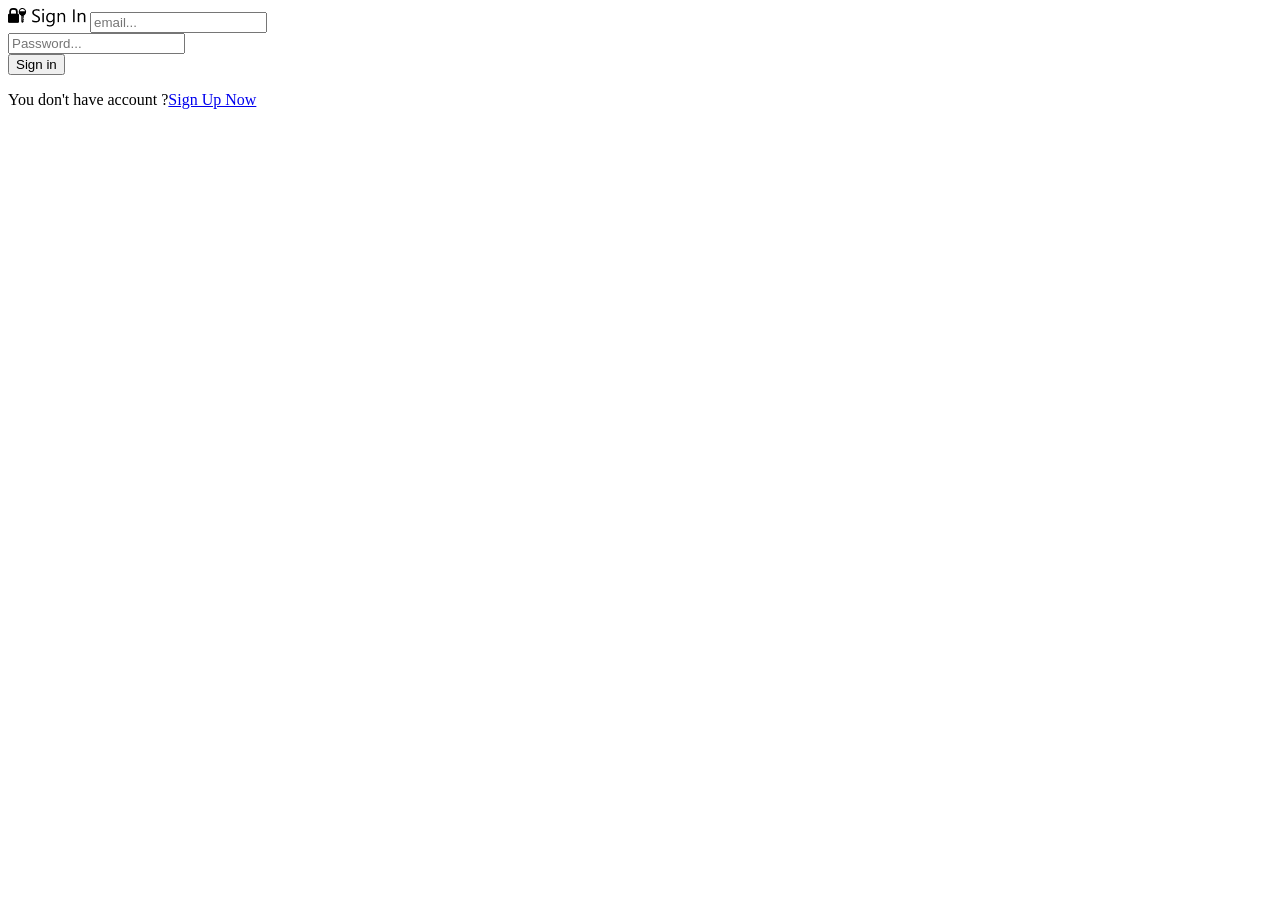
==== project-NguyenQuyDung/index.html @ a1ae0519 "Add files via upload" ====
<!DOCTYPE html>
<html lang="en">
<head>
    <meta charset="UTF-8">
    <meta name="viewport" content="width=device-width, initial-scale=1.0">
    <title>Hệ thống quẩn lý tài chính cá nhân - Đăng nhập</title>
    <link rel="stylesheet" href="/STRUCTURE_FINANCE/css/login.css">
</head>
<body>
    <div class="signInPage">
        <img src="./STRUCTURE_FINANCE/assets/icons/Heading 2 → 🔐 Đăng nhập.png" alt="">
        <input type="email" placeholder="email..."> <br>
        <input type="password" id="inputPass" placeholder="Password..."> <br>
        <button type="submit">Sign in</button>
        <p>You don't have account ?<a href="./STRUCTURE_FINANCE/pages/register.html">Sign Up Now</a></p>
    </div>
</body>
</html>
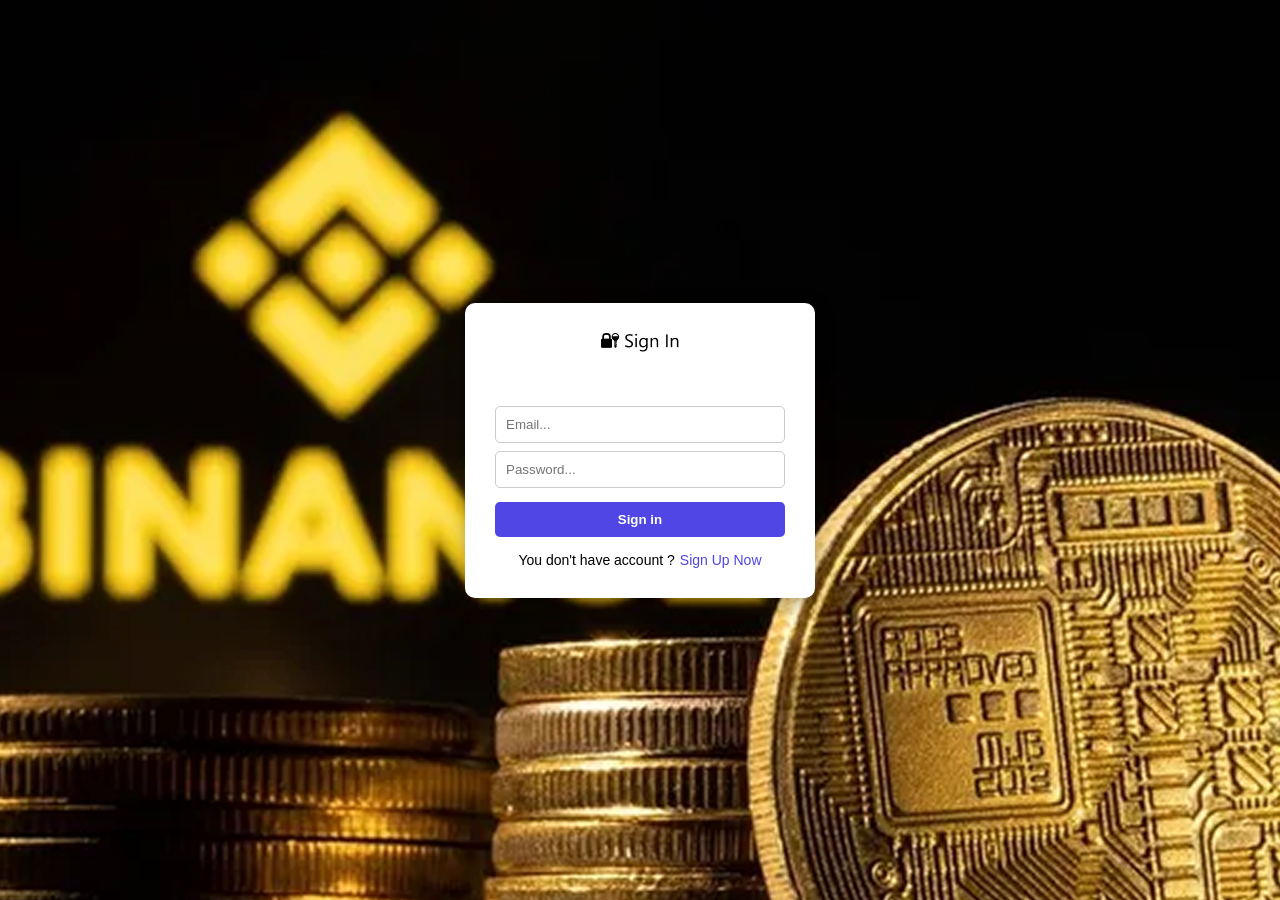
==== commit cc4f0801: "Add files via upload" ====
--- a/project-NguyenQuyDung/index.html
+++ b/project-NguyenQuyDung/index.html
@@ -1,18 +1,34 @@
-<!DOCTYPE html>
+<!doctype html>
 <html lang="en">
-<head>
-    <meta charset="UTF-8">
-    <meta name="viewport" content="width=device-width, initial-scale=1.0">
+  <head>
+    <meta charset="UTF-8" />
+    <meta name="viewport" content="width=device-width, initial-scale=1.0" />
     <title>Hệ thống quẩn lý tài chính cá nhân - Đăng nhập</title>
-    <link rel="stylesheet" href="/STRUCTURE_FINANCE/css/login.css">
-</head>
-<body>
+    <link rel="stylesheet" href="./STRUCTURE_FINANCE/css/index.css" />
+  </head>
+  <body>
     <div class="signInPage">
-        <img src="./STRUCTURE_FINANCE/assets/icons/Heading 2 → 🔐 Đăng nhập.png" alt="">
-        <input type="email" placeholder="email..."> <br>
-        <input type="password" id="inputPass" placeholder="Password..."> <br>
-        <button type="submit">Sign in</button>
-        <p>You don't have account ?<a href="./STRUCTURE_FINANCE/pages/register.html">Sign Up Now</a></p>
+      <h1>
+        <img
+          src="./STRUCTURE_FINANCE/assets/icons/Heading 2 → 🔐 Đăng nhập.png"
+        />
+      </h1>
+      <p id="successMessage" class="success-message"></p>
+
+      <input type="email" id="emailLogin" placeholder="Email..." />
+      <p id="errorEmail" class="error-msg">Please enter your email ...</p>
+
+      <input type="password" id="passwordLogin" placeholder="Password..." />
+      <p id="errorPassword" class="error-msg">Please enter your password ...</p>
+
+      <button type="button" id="loginBtn">Sign in</button>
+      <p>
+        You don't have account ?<a
+          href="./STRUCTURE_FINANCE/pages/register.html"
+          >Sign Up Now</a
+        >
+      </p>
     </div>
-</body>
-</html>+    <script src="./STRUCTURE_FINANCE/js/index.js"></script>
+  </body>
+</html>
--- a/project-NguyenQuyDung/STRUCTURE_FINANCE/css/index.css
+++ b/project-NguyenQuyDung/STRUCTURE_FINANCE/css/index.css
@@ -0,0 +1,128 @@
+*{
+    padding: 0;
+    margin: 0;
+    box-sizing: border-box;
+}
+
+body {
+    height: 100vh;
+    background: url('../assets/images/image 9.png') no-repeat center center;
+    background-size: cover;
+    display: flex;
+    justify-content: center;
+    align-items: center;
+    font-family: 'Segoe UI', Tahoma, Geneva, Verdana, sans-serif;
+}
+.picture {
+    display: none;
+    position: absolute;
+    top: 0;
+    left: 0;
+    width: 100%;
+    height: 300px;
+    overflow: hidden;
+    z-index: -1;
+}
+
+.picture img {
+    width: 100%;
+    height: 100%;
+    object-fit: cover;
+    filter: blur(3px);
+    opacity: 0.6;
+}
+
+/* Form login */
+.signInPage {
+    background: #fff;
+    padding: 30px;
+    width: 350px;
+    border-radius: 10px;
+    box-shadow: 0 5px 20px rgba(0,0,0,0.3);
+    text-align: center;
+}
+
+.signInPage h1 {
+    margin: 0 0 15px;
+    font-size: 20px;
+    font-weight: 700;
+}
+
+.success-message {
+    color: #16a34a;
+    font-size: 14px;
+    margin: 0 0 12px;
+    min-height: 18px;
+}
+
+/* Input */
+.signInPage input {
+    width: 100%;
+    padding: 10px;
+    margin: 4px 0;
+    border-radius: 5px;
+    border: 1px solid #ccc;
+}
+
+.signInPage input.invalid {
+    border-color: #ef4444;
+    box-shadow: 0 0 0 2px rgba(239,68,68,0.2);
+}
+
+.error-msg {
+    color: #ef4444;
+    font-size: 12px;
+    margin: 4px 0 8px;
+    min-height: 18px;
+    text-align: left;
+    display: none;
+    margin: 10px 0px -10px;
+    line-height: 0px;
+}
+
+.error-msg.show {
+    display: block;
+}
+
+
+/* Button */
+.signInPage button {
+    color: white;
+    width: 100%;
+    padding: 10px;
+    margin-top: 10px;
+    background: #4F46E5;
+    border: none;
+    border-radius: 5px;
+    cursor: pointer;
+    font-weight: bold;
+}
+
+.signInPage button:hover {
+    background: #7229e8;
+}
+
+/* Text link */
+.signInPage p {
+    margin-top: 15px;
+    font-size: 14px;
+}
+
+.signInPage a {
+    color: #4F46E5;
+    text-decoration: none;
+    margin-left: 5px;
+}
+
+.signInPage input.invalid {
+    border-color: #ef4444;
+    box-shadow: 0 0 0 2px rgba(239, 68, 68, 0.2);
+}
+
+.login-error {
+    color: #ef4444;
+    font-size: 13px;
+    margin: 8px 0;
+    min-height: 16px;
+    text-align: left;
+}
